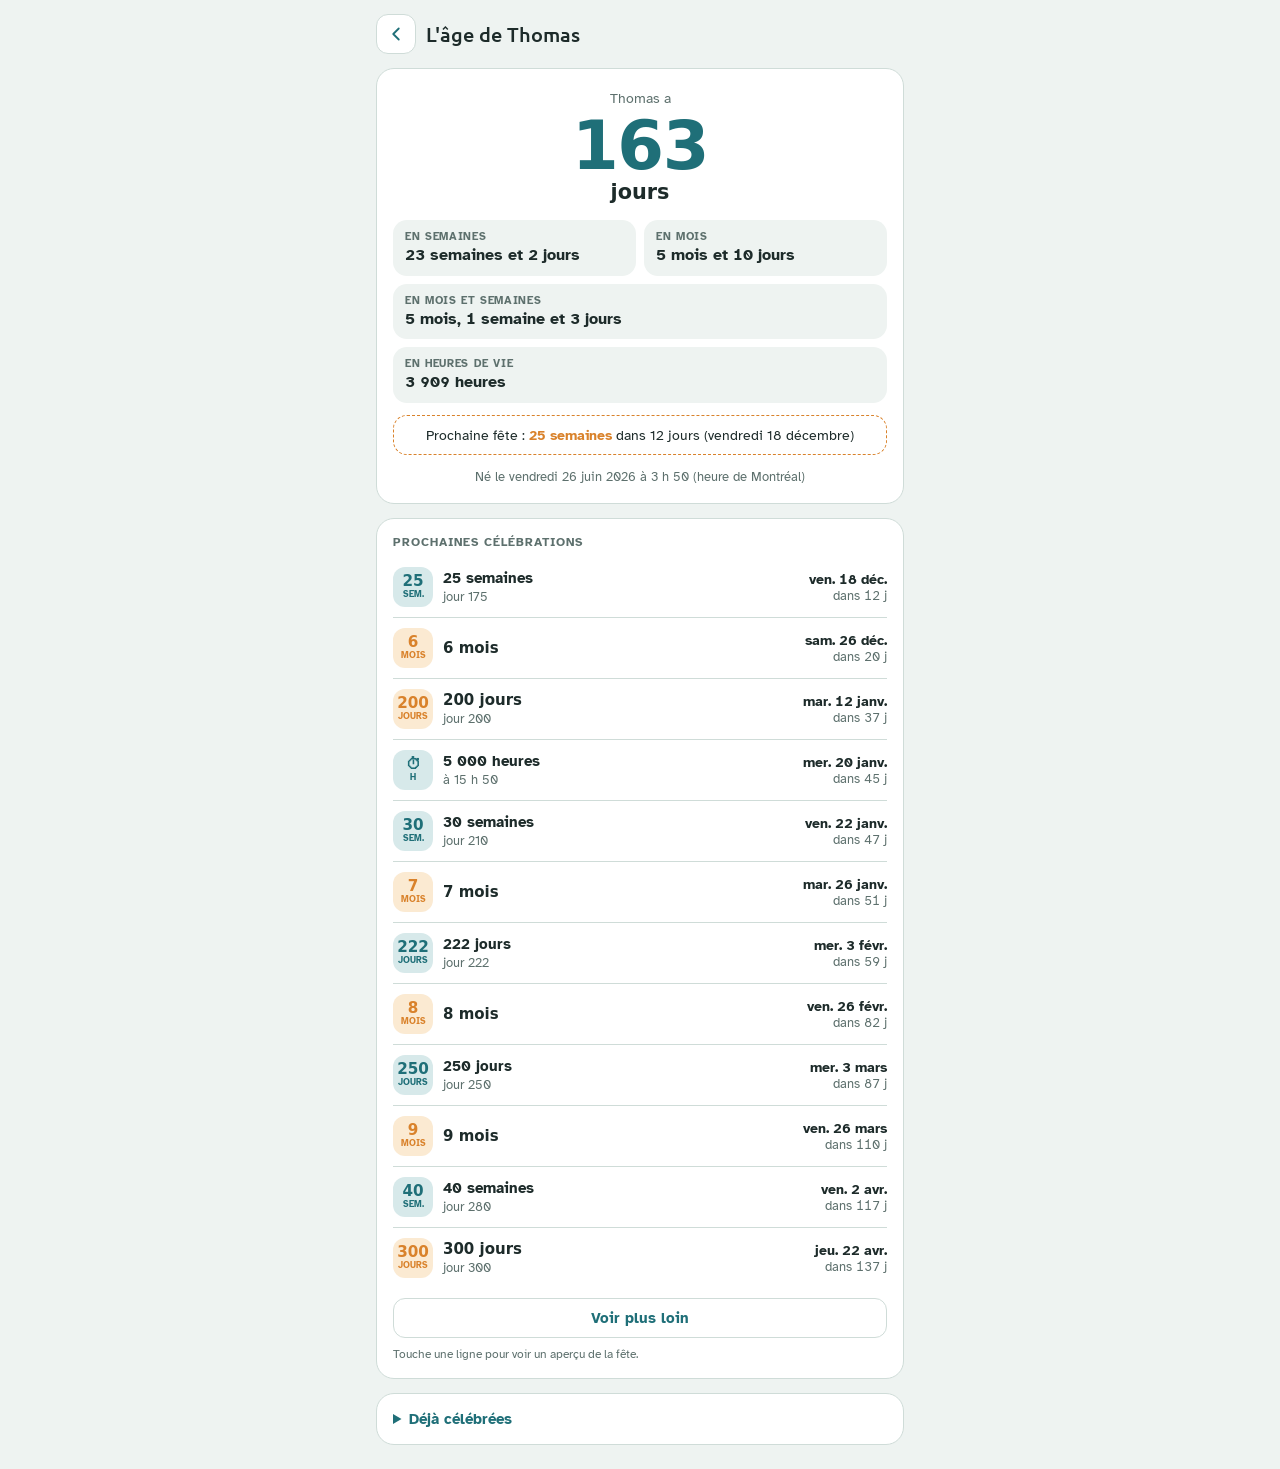
==== age.html @ 6d569cd0 "Deux nouveaux écrans : l'âge de Thomas (avec fêtes) et sa courbe de croissance - age.html + thomas.j" ====
<!doctype html>
<html lang="fr">
<head>
<meta charset="utf-8">
<meta name="viewport" content="width=device-width, initial-scale=1, maximum-scale=1, user-scalable=no">
<meta name="theme-color" content="#EEF3F1" media="(prefers-color-scheme: light)">
<meta name="theme-color" content="#111A19" media="(prefers-color-scheme: dark)">
<meta name="mobile-web-app-capable" content="yes">
<link rel="manifest" href="manifest.webmanifest">
<link rel="icon" href="icon-192.png">
<link rel="apple-touch-icon" href="apple-touch-icon.png">
<link rel="stylesheet" href="common.css">
<title>L'âge de Thomas · THOMAS911</title>
<style>
:root { --gold: #d9822b; --gold-soft: #fbead2; }
@media (prefers-color-scheme: dark) { :root:not([data-theme="light"]) { --gold: #f4b942; --gold-soft: #3a2e1a; } }
:root[data-theme="dark"] { --gold: #f4b942; --gold-soft: #3a2e1a; }

/* Today's party */
.today { display: flex; align-items: center; gap: 14px; background: linear-gradient(135deg, var(--gold-soft), var(--accent-soft)); border-color: transparent; }
.today .txt { flex: 1; min-width: 0; }
.today b { display: block; font-family: var(--font-display); font-weight: 800; font-size: 1.2rem; line-height: 1.2; }
.today span { color: var(--muted); font-size: 0.85rem; }
.today svg.cake { width: 52px; height: 52px; flex: none; }
.go { font: inherit; font-weight: 700; color: #fff; background: var(--gold); border: 0; border-radius: 999px; padding: 10px 16px; cursor: pointer; flex: none; }

/* Age */
.hero { text-align: center; padding: 20px 16px 18px; }
.hero .lead { color: var(--muted); font-size: 0.9rem; }
.hero .big { font-family: var(--font-display); font-weight: 800; font-size: 4.2rem; line-height: 1; letter-spacing: -0.02em; margin: 6px 0 0; font-variant-numeric: tabular-nums; color: var(--accent); }
.hero .unit { font-family: var(--font-display); font-weight: 800; font-size: 1.3rem; }
.ways { display: grid; grid-template-columns: 1fr 1fr; gap: 8px; margin-top: 16px; text-align: left; }
.way { background: var(--bg); border-radius: 14px; padding: 10px 12px; }
.way small { display: block; font-size: 0.68rem; font-weight: 700; color: var(--muted); text-transform: uppercase; letter-spacing: .06em; }
.way b { display: block; margin-top: 3px; font-size: 0.98rem; line-height: 1.25; font-variant-numeric: tabular-nums; }
.way.wide { grid-column: 1 / -1; }
.born { margin: 14px 0 0; font-size: 0.8rem; color: var(--muted); }
.next { margin-top: 12px; padding: 10px 12px; border-radius: 14px; border: 1.5px dashed var(--gold); font-size: 0.9rem; }
.next b { color: var(--gold); }

/* Upcoming */
.list { margin-top: 8px; }
.row { display: grid; grid-template-columns: 40px 1fr auto; gap: 10px; align-items: center; padding: 10px 0; border-top: 1px solid var(--line);
  cursor: pointer; -webkit-tap-highlight-color: transparent; }
.row:first-child { border-top: 0; }
.chip { width: 40px; height: 40px; border-radius: 12px; display: flex; flex-direction: column; align-items: center; justify-content: center;
  background: var(--accent-soft); color: var(--accent); font-family: var(--font-display); font-weight: 800; line-height: 1; }
.chip i { font-style: normal; font-size: 0.95rem; }
.chip em { font-style: normal; font-family: var(--font-body); font-weight: 700; font-size: 0.55rem; margin-top: 2px; text-transform: uppercase; }
.row.big .chip { background: var(--gold-soft); color: var(--gold); }
.row .what b { display: block; font-weight: 700; }
.row.big .what b { font-family: var(--font-display); font-weight: 800; }
.row .what span { color: var(--muted); font-size: 0.8rem; }
.row .when { text-align: right; font-size: 0.8rem; color: var(--muted); white-space: nowrap; font-variant-numeric: tabular-nums; }
.row .when b { display: block; color: var(--ink); font-size: 0.9rem; }
.more { font: inherit; font-weight: 700; color: var(--accent); background: none; border: 1px solid var(--line); border-radius: 12px; padding: 10px; width: 100%; margin-top: 10px; cursor: pointer; }
details.past summary { cursor: pointer; font-weight: 700; color: var(--accent); }
.hint { font-size: 0.78rem; color: var(--muted); margin: 8px 0 0; }

/* ---------- The party ---------- */
.party { position: fixed; inset: 0; z-index: 50; overflow: hidden; display: flex; align-items: center; justify-content: center;
  background: color-mix(in srgb, var(--bg) 70%, transparent); -webkit-backdrop-filter: blur(6px); backdrop-filter: blur(6px);
  animation: fadein .3s ease-out; }
.party.out { animation: fadeout .5s ease-in forwards; }
@keyframes fadein { from { opacity: 0; } }
@keyframes fadeout { to { opacity: 0; } }
.party-card { position: relative; z-index: 2; text-align: center; padding: 26px 26px 22px; border-radius: 28px; background: var(--surface);
  box-shadow: 0 18px 50px rgba(0,0,0,.18); max-width: 300px; animation: pop .7s cubic-bezier(.2,1.6,.4,1) both .1s; }
@keyframes pop { from { transform: scale(.2) rotate(-8deg); opacity: 0; } to { transform: none; opacity: 1; } }
.badge { position: relative; width: 168px; height: 168px; margin: 0 auto 10px; animation: wobble 2.4s ease-in-out infinite 1s; }
@keyframes wobble { 0%, 100% { transform: rotate(0); } 25% { transform: rotate(-4deg); } 75% { transform: rotate(4deg); } }
.badge svg { width: 100%; height: 100%; }
.badge .label { position: absolute; inset: 22px 0 30px; display: flex; flex-direction: column; align-items: center; justify-content: center; color: #fff; }
.badge .label b { font-family: var(--font-display); font-weight: 800; font-size: 2.9rem; line-height: .95; text-shadow: 0 2px 0 rgba(0,0,0,.12); }
.badge .label b.long { font-size: 1.55rem; }
.badge .label span { font-weight: 700; font-size: 0.9rem; margin-top: 2px; }
.party-card h2 { font-family: var(--font-display); font-weight: 800; font-size: 1.45rem; margin: 4px 0 0; line-height: 1.2; }
.party-card p { margin: 6px 0 0; color: var(--muted); font-size: 0.9rem; }
.party-card .close { margin-top: 14px; font-size: 0.75rem; color: var(--muted); }
.balloon { position: absolute; bottom: -140px; z-index: 1; width: 64px; animation: rise var(--t, 7s) cubic-bezier(.35,.1,.6,1) var(--d, 0s) forwards; }
.balloon svg { width: 100%; animation: sway 2.6s ease-in-out infinite alternate; transform-origin: 50% 100%; }
@keyframes rise { to { transform: translateY(calc(-100vh - 200px)); } }
@keyframes sway { from { transform: rotate(-7deg) translateX(-6px); } to { transform: rotate(7deg) translateX(6px); } }
.confetti { position: absolute; top: -20px; z-index: 3; width: 9px; height: 14px; border-radius: 2px; animation: fall var(--t, 3s) linear var(--d, 0s) forwards; }
@keyframes fall { to { transform: translate(var(--x, 0), 110vh) rotate(var(--r, 720deg)); } }
@media (prefers-reduced-motion: reduce) { .balloon, .confetti { display: none; } .party-card, .badge { animation: none; } }
</style>
</head>
<body>
<div class="wrap">
  <header class="top">
    <a class="back" href="./" aria-label="Retour à l'accueil"><svg class="i" viewBox="0 0 24 24" aria-hidden="true"><path d="M15 18l-6-6 6-6"/></svg></a>
    <h1>L'âge de Thomas</h1>
  </header>

  <section class="card today" id="today" hidden></section>

  <section class="card hero">
    <div class="lead">Thomas a</div>
    <div class="big" id="bigDays"></div>
    <div class="unit" id="bigUnit">jours</div>
    <div class="ways">
      <div class="way"><small>En semaines</small><b id="wWeeks"></b></div>
      <div class="way"><small>En mois</small><b id="wMonths"></b></div>
      <div class="way wide"><small>En mois et semaines</small><b id="wMonthsWeeks"></b></div>
      <div class="way wide"><small>En heures de vie</small><b id="wHours"></b></div>
    </div>
    <div class="next" id="next"></div>
    <p class="born" id="born"></p>
  </section>

  <section class="card">
    <div class="label">Prochaines célébrations</div>
    <div class="list" id="upcoming"></div>
    <button class="more" id="more" type="button">Voir plus loin</button>
    <p class="hint">Touche une ligne pour voir un aperçu de la fête.</p>
  </section>

  <section class="card">
    <details class="past">
      <summary>Déjà célébrées</summary>
      <div class="list" id="past"></div>
    </details>
  </section>
</div>

<div class="party" id="party" hidden></div>

<script src="thomas.js"></script>
<script>
const $ = (id) => document.getElementById(id);
const nf = (n) => n.toLocaleString("fr-CA");
const reduced = matchMedia("(prefers-reduced-motion: reduce)").matches;

// ---------- Drawings ----------
const CAKE = `<svg class="cake" viewBox="0 0 64 64" aria-hidden="true">
  <path d="M10 34 H54 V54 Q54 57 51 57 H13 Q10 57 10 54 Z" fill="#f7c9b8"/>
  <path d="M10 34 H54 V40 Q50 44 46 40 Q42 36 38 40 Q34 44 30 40 Q26 36 22 40 Q18 44 14 40 Q12 38 10 40 Z" fill="#fff"/>
  <path d="M10 47 H54" stroke="#ef7b6c" stroke-width="3"/>
  <rect x="29" y="20" width="6" height="14" rx="2" fill="#8fa8f0"/>
  <path d="M32 8 Q37 14 32 18 Q27 14 32 8 Z" fill="#f4b942"/></svg>`;
// Scalloped medal with ribbons; the number sits on top in HTML
function medal(color) {
  const pts = [...Array(32)].map((_, i) => { const a = i / 32 * Math.PI * 2, r = i % 2 ? 72 : 80; return `${100 + r * Math.sin(a)},${92 - r * Math.cos(a)}`; }).join(" ");
  return `<svg viewBox="0 0 200 200" aria-hidden="true">
    <path d="M62 140 L44 196 L70 184 L84 200 L98 150 Z" fill="#ef7b6c"/><path d="M138 140 L156 196 L130 184 L116 200 L102 150 Z" fill="#8fa8f0"/>
    <polygon points="${pts}" fill="${color}"/><circle cx="100" cy="92" r="60" fill="none" stroke="#fff" stroke-opacity=".55" stroke-width="3" stroke-dasharray="2 7" stroke-linecap="round"/></svg>`;
}
const BALLOON = (c) => `<svg viewBox="0 0 64 120" aria-hidden="true"><path d="M32 4 C14 4 4 18 4 34 C4 54 22 70 32 74 C42 70 60 54 60 34 C60 18 50 4 32 4 Z" fill="${c}"/>
  <path d="M20 18 Q14 26 15 36" stroke="#fff" stroke-opacity=".6" stroke-width="4" fill="none" stroke-linecap="round"/>
  <path d="M28 74 L32 80 L36 74 Z" fill="${c}"/><path d="M32 80 Q26 92 34 102 Q40 110 32 120" stroke="#9aa" stroke-width="1.5" fill="none"/></svg>`;
const COLORS = ["#f4b942", "#ef7b6c", "#7cc68d", "#8fa8f0", "#5fb8bf", "#c39bd3"];
const MEDAL = { mois: "#5fb8bf", ans: "#f4b942", jours: "#ef7b6c", semaines: "#8fa8f0", heures: "#c39bd3" };

// ---------- Sound: soft chime + a cheerful voice (only after a tap: phones block sound otherwise) ----------
let audio = null;
function chime() {
  try {
    try { if (navigator.audioSession) navigator.audioSession.type = "ambient"; } catch (e) {}
    audio = audio || new (window.AudioContext || window.webkitAudioContext)();
    if (audio.state === "suspended") audio.resume();
    const t0 = audio.currentTime + 0.05;
    [523.25, 659.25, 783.99, 1046.5, 1318.5].forEach((f, i) => {
      const o = audio.createOscillator(), g = audio.createGain(), t = t0 + i * 0.12;
      o.type = "triangle"; o.frequency.value = f;
      g.gain.setValueAtTime(0.0001, t); g.gain.exponentialRampToValueAtTime(0.2, t + 0.02); g.gain.exponentialRampToValueAtTime(0.0001, t + (i === 4 ? 1.1 : 0.35));
      o.connect(g).connect(audio.destination); o.start(t); o.stop(t + 1.2);
    });
  } catch (e) {}
}
function cheer(m) {
  try {
    const synth = window.speechSynthesis; if (!synth) return;
    synth.cancel();
    const line = m.kind === "heures" ? `Bravo Thomas, ${m.title} !` : `Joyeux ${m.title}, Thomas !`;
    const u = new SpeechSynthesisUtterance(line);
    const v = synth.getVoices().find((v) => v.lang === "fr-CA") || synth.getVoices().find((v) => v.lang && v.lang.startsWith("fr"));
    if (v) u.voice = v;
    u.lang = v ? v.lang : "fr-CA"; u.rate = 1.05; u.pitch = 1.35;
    setTimeout(() => synth.speak(u), 650);
  } catch (e) {}
}

// ---------- The party ----------
let partyTimer = null;
function party(list, withSound) {
  const m = list[0];
  const el = $("party");
  clearTimeout(partyTimer);
  el.classList.remove("out");
  const long = m.num.length > 5;
  const when = m.day === Thomas.today() ? "Aujourd'hui" : Thomas.fmtDay(m.day, { weekday: "long", day: "numeric", month: "long", year: "numeric" });
  el.innerHTML = `<div class="party-card" role="dialog" aria-label="Thomas a ${m.title}">
      <div class="badge">${medal(MEDAL[m.kind])}<div class="label"><b class="${long ? "long" : ""}">${m.num}</b><span>${m.unit}</span></div></div>
      <h2>Thomas a ${m.title} !</h2>
      <p>${when}${m.at ? ` à ${Thomas.fmtTime(m.at)}` : ""}${list.length > 1 ? `<br>et aussi ${list.slice(1).map((x) => x.title).join(", ")}` : ""}</p>
      <div class="close">Touche pour fermer</div></div>`;
  if (!reduced) {
    for (let i = 0; i < 9; i++) {
      const b = document.createElement("div"); b.className = "balloon";
      b.style.cssText = `left:${4 + i * 11 + Math.random() * 4}%;--t:${6 + Math.random() * 3}s;--d:${Math.random() * 1.2}s;width:${52 + Math.random() * 22}px`;
      b.innerHTML = BALLOON(COLORS[i % COLORS.length]);
      el.appendChild(b);
    }
    for (let i = 0; i < 70; i++) {
      const c = document.createElement("i"); c.className = "confetti";
      c.style.cssText = `left:${Math.random() * 100}%;background:${COLORS[i % COLORS.length]};--t:${2.4 + Math.random() * 2}s;--d:${Math.random() * 1.5}s;--x:${(Math.random() * 160 - 80) | 0}px;--r:${(Math.random() * 1080 - 540) | 0}deg;${i % 3 ? "" : "border-radius:50%;width:10px;height:10px;"}`;
      el.appendChild(c);
    }
  }
  el.hidden = false;
  // Sound and buzz only after a tap: browsers refuse both before the first touch
  if (withSound) { chime(); cheer(m); try { navigator.vibrate && navigator.vibrate([30, 60, 30, 60, 90]); } catch (e) {} }
  partyTimer = setTimeout(closeParty, 9000);
}
function closeParty() {
  const el = $("party");
  if (el.hidden) return;
  el.classList.add("out");
  setTimeout(() => { el.hidden = true; el.innerHTML = ""; }, 500);
}
$("party").addEventListener("click", closeParty);

// ---------- Age ----------
function renderAge() {
  const a = Thomas.age();
  $("bigDays").textContent = nf(a.days);
  $("bigUnit").textContent = a.days > 1 ? "jours" : "jour";
  $("wWeeks").textContent = a.text.weeks;
  $("wMonths").textContent = a.text.months;
  $("wMonthsWeeks").textContent = a.text.monthsWeeks;
  $("wHours").textContent = `${nf(a.hours)} heures`;
  const birth = Thomas.BIRTH.toLocaleString("fr-CA", { timeZone: "America/Toronto", weekday: "long", day: "numeric", month: "long", year: "numeric", hour: "numeric", minute: "2-digit" });
  $("born").textContent = `Né le ${birth} (heure de Montréal)`;
  const n = Thomas.upcoming(1)[0];
  const inDays = Thomas.daysBetween(Thomas.today(), n.day);
  $("next").innerHTML = `Prochaine fête : <b>${n.title}</b> ${inDays === 1 ? "demain" : `dans ${inDays} jours`} (${Thomas.fmtDay(n.day)})`;
}

// ---------- Today ----------
function renderToday() {
  const list = Thomas.on();
  $("today").hidden = !list.length;
  if (!list.length) return;
  $("today").innerHTML = `${CAKE}<div class="txt"><b>Aujourd'hui, Thomas a ${list.map((m) => m.title).join(" et ")} !</b>
    <span>${list.some((m) => m.at) ? `Pile à ${Thomas.fmtTime(list.find((m) => m.at).at)}` : "C'est jour de fête"}</span></div>
    <button class="go" type="button">Célébrer</button>`;
  $("today").querySelector(".go").addEventListener("click", () => party(list, true));
  // First visit of the day (or coming from the home banner): the party starts by itself, quietly
  const key = "thomas911-fete-" + Thomas.today();
  let seen = false;
  try { seen = localStorage.getItem(key) === "1"; localStorage.setItem(key, "1"); } catch (e) {}
  if (!seen || location.hash === "#fete") setTimeout(() => party(list, false), 350);
  if (location.hash === "#fete") history.replaceState(null, "", location.pathname); // only once
}

// ---------- Lists ----------
// Short units so the little square never overflows
const SHORT = { semaine: "sem.", semaines: "sem.", heures: "h", minutes: "min", "de minutes": "min", "de secondes": "sec." };
const chip = (m) => `<span class="chip"><i>${m.kind === "heures" ? "⏱" : m.num}</i><em>${SHORT[m.unit] || m.unit}</em></span>`;
const ago = (day) => { const d = Thomas.daysBetween(Thomas.today(), day); return d === 0 ? "aujourd'hui" : d === 1 ? "demain" : d > 0 ? `dans ${nf(d)} j` : `il y a ${nf(-d)} j`; };
const row = (m) => `<div class="row${m.big ? " big" : ""}" data-key="${m.day}|${m.title}">${chip(m)}
  <div class="what"><b>${m.title}</b><span>${m.kind === "heures" ? `à ${Thomas.fmtTime(m.at)}` : m.kind === "jours" || m.kind === "semaines" ? `jour ${nf(Thomas.daysBetween(Thomas.BIRTH_DAY, m.day))}` : ""}</span></div>
  <div class="when"><b>${Thomas.fmtDay(m.day, { weekday: "short", day: "numeric", month: "short", year: Thomas.daysBetween(Thomas.today(), m.day) > 300 ? "numeric" : undefined })}</b>${ago(m.day)}</div></div>`;
let shown = 12;
function renderLists() {
  const up = Thomas.upcoming(shown);
  $("upcoming").innerHTML = up.map(row).join("");
  $("more").hidden = shown >= 60;
  $("past").innerHTML = Thomas.past().map(row).join("");
}
$("more").addEventListener("click", () => { shown += 16; renderLists(); });
document.addEventListener("click", (e) => {
  const r = e.target.closest(".row"); if (!r) return;
  const m = Thomas.milestones().find((x) => `${x.day}|${x.title}` === r.dataset.key);
  if (m) party([m], true);
});

function render() { renderAge(); renderToday(); renderLists(); }
render();
// Keep the hours ticking, and roll over at midnight
setInterval(renderAge, 60000);
document.addEventListener("visibilitychange", () => { if (document.visibilityState === "visible") render(); });
</script>
<script src="app.js"></script>
</body>
</html>
---- common.css ----
/* Shared by the home page and the noise box (the checklist keeps its own inline copy). */
@font-face { font-family: "Bricolage Grotesque"; font-weight: 600; font-display: block; src: url(fonts/bricolage-grotesque-latin-600-normal.woff2) format("woff2"); }
@font-face { font-family: "Bricolage Grotesque"; font-weight: 800; font-display: block; src: url(fonts/bricolage-grotesque-latin-800-normal.woff2) format("woff2"); }
@font-face { font-family: "Ubuntu"; font-weight: 500; font-display: block; src: url(fonts/ubuntu-latin-500-normal.woff2) format("woff2"); }
/* Logo font: Exo 2 Bold */
@font-face { font-family: "Exo 2"; font-weight: 700; font-display: block; src: url(fonts/exo-2-latin-700-normal.woff2) format("woff2"); }
@font-face { font-family: "Atkinson Hyperlegible"; font-weight: 400; font-display: block; src: url(fonts/atkinson-hyperlegible-latin-400-normal.woff2) format("woff2"); }
@font-face { font-family: "Atkinson Hyperlegible"; font-weight: 700; font-display: block; src: url(fonts/atkinson-hyperlegible-latin-700-normal.woff2) format("woff2"); }
html, body { margin: 0; -webkit-tap-highlight-color: transparent; -webkit-user-select: none; user-select: none; overscroll-behavior: none; }
:root {
  --bg: #eef3f1;
  --surface: #ffffff;
  --ink: #1d2b2a;
  --muted: #5d706d;
  --line: #cfdcd8;
  --group: #e1ebe8;
  --accent: #1f6f78;
  --accent-ink: #ffffff;
  --accent-soft: #d7e9ea;
  --font-display: "Bricolage Grotesque", "Avenir Next", system-ui, sans-serif;
  --font-body: "Atkinson Hyperlegible", system-ui, -apple-system, sans-serif;
}
@media (prefers-color-scheme: dark) {
  :root:not([data-theme="light"]) {
    --bg: #111a19; --surface: #1a2624; --ink: #e4eeeb; --muted: #93a8a4;
    --line: #2f403d; --group: #162120; --accent: #5fb8bf; --accent-ink: #0c1716; --accent-soft: #1d3436;
    color-scheme: dark;
  }
}
:root[data-theme="dark"] {
  --bg: #111a19; --surface: #1a2624; --ink: #e4eeeb; --muted: #93a8a4;
  --line: #2f403d; --group: #162120; --accent: #5fb8bf; --accent-ink: #0c1716; --accent-soft: #1d3436;
  color-scheme: dark;
}
* { box-sizing: border-box; }
[hidden] { display: none !important; }
body { background: var(--bg); color: var(--ink); font-family: var(--font-body); font-size: 15px; }
.wrap { max-width: 560px; margin: 0 auto; padding: 14px 16px 24px; display: flex; flex-direction: column; gap: 14px; }
.card { background: var(--surface); border: 1px solid var(--line); border-radius: 18px; padding: 16px; }
.label { font-size: 0.72rem; font-weight: 700; text-transform: uppercase; letter-spacing: 0.08em; color: var(--muted); }
svg.i { width: 24px; height: 24px; flex: none; fill: none; stroke: currentColor; stroke-width: 2; stroke-linecap: round; stroke-linejoin: round; }

/* Page header with a back button (sub-pages) */
.top { display: flex; align-items: center; gap: 10px; }
.top h1 { font-family: "Ubuntu", system-ui, sans-serif; font-weight: 500; font-size: 1.25rem; margin: 0; }
.back { display: inline-flex; align-items: center; justify-content: center; width: 40px; height: 40px; border-radius: 12px;
  color: var(--accent); background: var(--surface); border: 1px solid var(--line); text-decoration: none; flex: none; }
.back svg { width: 22px; height: 22px; }
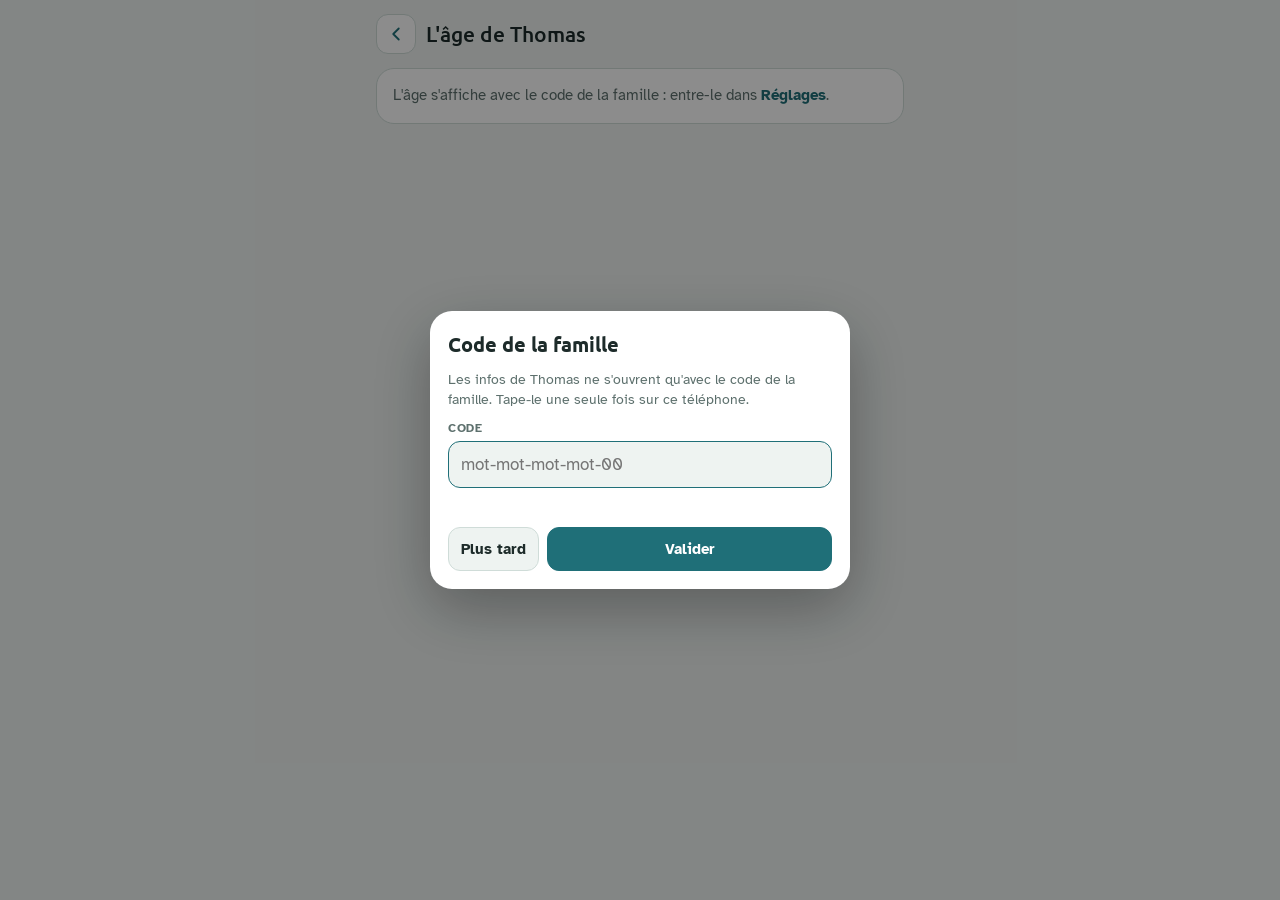
==== commit eef77a96: "Sécurité : code public anonymisé, CSP/referrer/noindex, nettoyage Supabase - Date et ville de naissa" ====
--- a/age.html
+++ b/age.html
@@ -2,6 +2,11 @@
 <html lang="fr">
 <head>
 <meta charset="utf-8">
+<!-- Data only goes to the family's Supabase project and the weather service; no page address leaks to the sites it links to;
+     search engines are asked not to index the app -->
+<meta http-equiv="Content-Security-Policy" content="default-src 'self'; script-src 'self' 'unsafe-inline'; style-src 'self' 'unsafe-inline'; img-src 'self' data: blob:; font-src 'self'; connect-src 'self' https://vvkkxphkyjejyhbcdcuw.supabase.co https://api.open-meteo.com; media-src 'self' blob: data:; worker-src 'self'; manifest-src 'self'; object-src 'none'; base-uri 'self'; form-action 'self'">
+<meta name="referrer" content="no-referrer">
+<meta name="robots" content="noindex, nofollow">
 <meta name="viewport" content="width=device-width, initial-scale=1, maximum-scale=1, user-scalable=no">
 <meta name="theme-color" content="#EEF3F1" media="(prefers-color-scheme: light)">
 <meta name="theme-color" content="#111A19" media="(prefers-color-scheme: dark)">
@@ -93,6 +98,7 @@
     <h1>L'âge de Thomas</h1>
   </header>
 
+  <div class="card" id="locked" style="color:var(--muted);line-height:1.45" hidden>L'âge s'affiche avec le code de la famille : entre-le dans <a href="reglages.html" style="color:var(--accent);font-weight:700;text-decoration:none">Réglages</a>.</div>
   <section class="card today" id="today" hidden></section>
 
   <section class="card hero">
@@ -126,6 +132,8 @@
 
 <div class="party" id="party" hidden></div>
 
+<script src="config.js"></script>
+<script src="famille.js"></script>
 <script src="thomas.js"></script>
 <script>
 const $ = (id) => document.getElementById(id);
@@ -230,8 +238,9 @@
   $("wMonths").textContent = a.text.months;
   $("wMonthsWeeks").textContent = a.text.monthsWeeks;
   $("wHours").textContent = `${nf(a.hours)} heures`;
-  const birth = Thomas.BIRTH.toLocaleString("fr-CA", { timeZone: "America/Toronto", weekday: "long", day: "numeric", month: "long", year: "numeric", hour: "numeric", minute: "2-digit" });
-  $("born").textContent = `Né le ${birth} (heure de Montréal)`;
+  const fam = Thomas.famille(), tz = fam.fuseau || "America/Toronto";
+  const birth = Thomas.BIRTH.toLocaleString("fr-CA", { timeZone: tz, weekday: "long", day: "numeric", month: "long", year: "numeric", hour: "numeric", minute: "2-digit" });
+  $("born").textContent = `Né le ${birth}${fam.ville ? ` (heure de ${fam.ville})` : ""}`;
   const n = Thomas.upcoming(1)[0];
   const inDays = Thomas.daysBetween(Thomas.today(), n.day);
   $("next").innerHTML = `Prochaine fête : <b>${n.title}</b> ${inDays === 1 ? "demain" : `dans ${inDays} jours`} (${Thomas.fmtDay(n.day)})`;
@@ -276,10 +285,16 @@
   if (m) party([m], true);
 });
 
-function render() { renderAge(); renderToday(); renderLists(); }
+function render() {
+  if (!Thomas.known) { // the date of birth comes with the family code
+    document.querySelectorAll(".wrap > section").forEach((s) => { s.hidden = true; });
+    $("locked").hidden = false; return;
+  }
+  renderAge(); renderToday(); renderLists();
+}
 render();
 // Keep the hours ticking, and roll over at midnight
-setInterval(renderAge, 60000);
+setInterval(() => { if (Thomas.known) renderAge(); }, 60000);
 document.addEventListener("visibilitychange", () => { if (document.visibilityState === "visible") render(); });
 </script>
 <script src="app.js"></script>
--- a/common.css
+++ b/common.css
@@ -1,7 +1,8 @@
-/* Shared by the home page and the noise box (the checklist keeps its own inline copy). */
-@font-face { font-family: "Bricolage Grotesque"; font-weight: 600; font-display: block; src: url(fonts/bricolage-grotesque-latin-600-normal.woff2) format("woff2"); }
-@font-face { font-family: "Bricolage Grotesque"; font-weight: 800; font-display: block; src: url(fonts/bricolage-grotesque-latin-800-normal.woff2) format("woff2"); }
-@font-face { font-family: "Ubuntu"; font-weight: 500; font-display: block; src: url(fonts/ubuntu-latin-500-normal.woff2) format("woff2"); }
+/* Shared by every page. Two type families: Ubuntu for titles and numbers, Atkinson Hyperlegible for text
+   (Exo 2 only draws the THOMAS911 logo). */
+/* Ubuntu Medium serves weights up to 600 (page titles), Ubuntu Bold 700 and up (numbers, tile names) */
+@font-face { font-family: "Ubuntu"; font-weight: 400 600; font-display: block; src: url(fonts/ubuntu-latin-500-normal.woff2) format("woff2"); }
+@font-face { font-family: "Ubuntu"; font-weight: 700 900; font-display: block; src: url(fonts/ubuntu-latin-700-normal.woff2) format("woff2"); }
 /* Logo font: Exo 2 Bold */
 @font-face { font-family: "Exo 2"; font-weight: 700; font-display: block; src: url(fonts/exo-2-latin-700-normal.woff2) format("woff2"); }
 @font-face { font-family: "Atkinson Hyperlegible"; font-weight: 400; font-display: block; src: url(fonts/atkinson-hyperlegible-latin-400-normal.woff2) format("woff2"); }
@@ -17,7 +18,7 @@
   --accent: #1f6f78;
   --accent-ink: #ffffff;
   --accent-soft: #d7e9ea;
-  --font-display: "Bricolage Grotesque", "Avenir Next", system-ui, sans-serif;
+  --font-display: "Ubuntu", "Avenir Next", system-ui, sans-serif;
   --font-body: "Atkinson Hyperlegible", system-ui, -apple-system, sans-serif;
 }
 @media (prefers-color-scheme: dark) {
@@ -42,7 +43,25 @@
 
 /* Page header with a back button (sub-pages) */
 .top { display: flex; align-items: center; gap: 10px; }
-.top h1 { font-family: "Ubuntu", system-ui, sans-serif; font-weight: 500; font-size: 1.25rem; margin: 0; }
+.top h1 { font-family: var(--font-display); font-weight: 500; font-size: 1.3rem; margin: 0; line-height: 1.15; }
 .back { display: inline-flex; align-items: center; justify-content: center; width: 40px; height: 40px; border-radius: 12px;
   color: var(--accent); background: var(--surface); border: 1px solid var(--line); text-decoration: none; flex: none; }
 .back svg { width: 22px; height: 22px; }
+
+/* Sync status, at the right of the page header */
+.sync-pill { margin-left: auto; flex: none; display: inline-flex; align-items: center; gap: 6px; font-size: 0.75rem; font-weight: 700;
+  color: var(--muted); white-space: nowrap; padding: 4px 9px 4px 8px; border-radius: 999px; background: var(--surface); border: 1px solid var(--line); }
+.sync-pill::before { content: ""; width: 7px; height: 7px; border-radius: 50%; background: var(--muted); }
+.sync-pill.ok::before { background: #3fae6a; }
+.sync-pill.off, .sync-pill.wait { color: #b36b12; border-color: color-mix(in srgb, #e0a040 45%, var(--line)); }
+.sync-pill.off::before, .sync-pill.wait::before { background: #e0a040; }
+.sync-pill.sync::before { animation: blink 1s ease-in-out infinite; }
+.sync-pill.lock { color: #b36b12; border-color: color-mix(in srgb, #e0a040 45%, var(--line)); cursor: pointer; }
+.sync-pill.lock::before { background: #e0a040; }
+@keyframes blink { 50% { opacity: .3; } }
+@media (prefers-color-scheme: dark) { :root:not([data-theme="light"]) .sync-pill.off, :root:not([data-theme="light"]) .sync-pill.wait, :root:not([data-theme="light"]) .sync-pill.lock { color: #f0b860; } }
+
+/* Moving between screens: a short cross-fade instead of a blank reload (Chrome, Safari 18+) */
+@view-transition { navigation: auto; }
+::view-transition-old(root), ::view-transition-new(root) { animation-duration: .2s; }
+@media (prefers-reduced-motion: reduce) { ::view-transition-group(*), ::view-transition-old(*), ::view-transition-new(*) { animation: none !important; } }
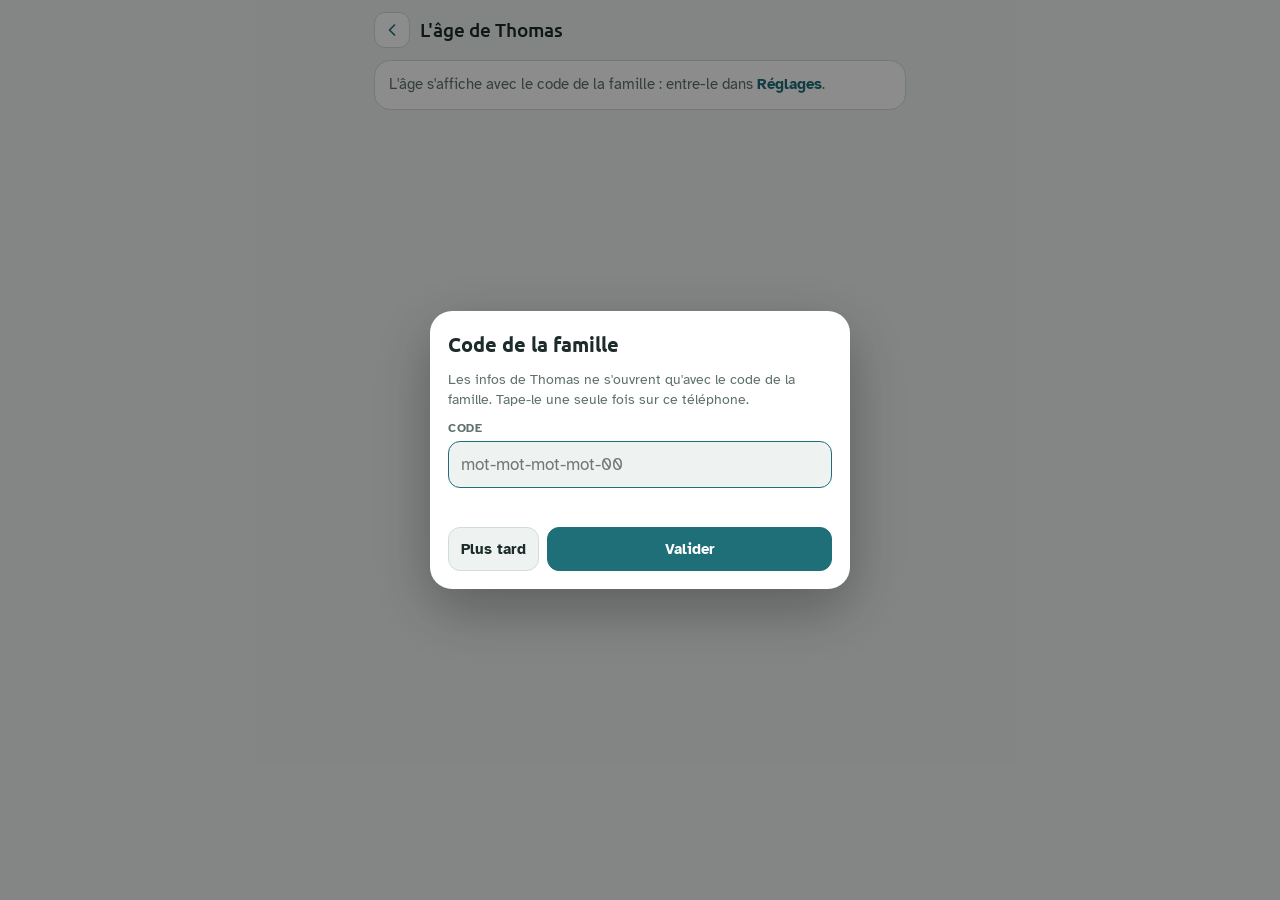
==== commit d5f25cc4: "Tous les écrans plus denses : marges, titres et textes raccourcis - Commun : marges de page et de ca" ====
--- a/age.html
+++ b/age.html
@@ -22,33 +22,32 @@
 :root[data-theme="dark"] { --gold: #f4b942; --gold-soft: #3a2e1a; }
 
 /* Today's party */
-.today { display: flex; align-items: center; gap: 14px; background: linear-gradient(135deg, var(--gold-soft), var(--accent-soft)); border-color: transparent; }
+.today { display: flex; align-items: center; gap: 12px; background: linear-gradient(135deg, var(--gold-soft), var(--accent-soft)); border-color: transparent; }
 .today .txt { flex: 1; min-width: 0; }
 .today b { display: block; font-family: var(--font-display); font-weight: 800; font-size: 1.2rem; line-height: 1.2; }
 .today span { color: var(--muted); font-size: 0.85rem; }
-.today svg.cake { width: 52px; height: 52px; flex: none; }
+.today svg.cake { width: 44px; height: 44px; flex: none; }
 .go { font: inherit; font-weight: 700; color: #fff; background: var(--gold); border: 0; border-radius: 999px; padding: 10px 16px; cursor: pointer; flex: none; }
 
 /* Age */
-.hero { text-align: center; padding: 20px 16px 18px; }
+.hero { text-align: center; padding: 12px 14px; }
 .hero .lead { color: var(--muted); font-size: 0.9rem; }
-.hero .big { font-family: var(--font-display); font-weight: 800; font-size: 4.2rem; line-height: 1; letter-spacing: -0.02em; margin: 6px 0 0; font-variant-numeric: tabular-nums; color: var(--accent); }
-.hero .unit { font-family: var(--font-display); font-weight: 800; font-size: 1.3rem; }
-.ways { display: grid; grid-template-columns: 1fr 1fr; gap: 8px; margin-top: 16px; text-align: left; }
-.way { background: var(--bg); border-radius: 14px; padding: 10px 12px; }
+.hero .big { font-family: var(--font-display); font-weight: 800; font-size: 3.2rem; line-height: 1; letter-spacing: -0.02em; margin: 2px 0 0; font-variant-numeric: tabular-nums; color: var(--accent); }
+.hero .unit { font-family: var(--font-display); font-weight: 800; font-size: 1.1rem; }
+.ways { display: grid; grid-template-columns: 1fr 1fr; gap: 6px; margin-top: 10px; text-align: left; }
+.way { background: var(--bg); border-radius: 12px; padding: 7px 10px; }
 .way small { display: block; font-size: 0.68rem; font-weight: 700; color: var(--muted); text-transform: uppercase; letter-spacing: .06em; }
-.way b { display: block; margin-top: 3px; font-size: 0.98rem; line-height: 1.25; font-variant-numeric: tabular-nums; }
-.way.wide { grid-column: 1 / -1; }
-.born { margin: 14px 0 0; font-size: 0.8rem; color: var(--muted); }
-.next { margin-top: 12px; padding: 10px 12px; border-radius: 14px; border: 1.5px dashed var(--gold); font-size: 0.9rem; }
+.way b { display: block; margin-top: 2px; font-size: 0.95rem; line-height: 1.25; font-variant-numeric: tabular-nums; }
+.born { margin: 8px 0 0; font-size: 0.78rem; color: var(--muted); }
+.next { margin-top: 10px; padding: 7px 10px; border-radius: 12px; border: 1.5px dashed var(--gold); font-size: 0.88rem; }
 .next b { color: var(--gold); }
 
 /* Upcoming */
 .list { margin-top: 8px; }
-.row { display: grid; grid-template-columns: 40px 1fr auto; gap: 10px; align-items: center; padding: 10px 0; border-top: 1px solid var(--line);
+.row { display: grid; grid-template-columns: 36px 1fr auto; gap: 10px; align-items: center; padding: 7px 0; border-top: 1px solid var(--line);
   cursor: pointer; -webkit-tap-highlight-color: transparent; }
 .row:first-child { border-top: 0; }
-.chip { width: 40px; height: 40px; border-radius: 12px; display: flex; flex-direction: column; align-items: center; justify-content: center;
+.chip { width: 36px; height: 36px; border-radius: 10px; display: flex; flex-direction: column; align-items: center; justify-content: center;
   background: var(--accent-soft); color: var(--accent); font-family: var(--font-display); font-weight: 800; line-height: 1; }
 .chip i { font-style: normal; font-size: 0.95rem; }
 .chip em { font-style: normal; font-family: var(--font-body); font-weight: 700; font-size: 0.55rem; margin-top: 2px; text-transform: uppercase; }
@@ -58,7 +57,7 @@
 .row .what span { color: var(--muted); font-size: 0.8rem; }
 .row .when { text-align: right; font-size: 0.8rem; color: var(--muted); white-space: nowrap; font-variant-numeric: tabular-nums; }
 .row .when b { display: block; color: var(--ink); font-size: 0.9rem; }
-.more { font: inherit; font-weight: 700; color: var(--accent); background: none; border: 1px solid var(--line); border-radius: 12px; padding: 10px; width: 100%; margin-top: 10px; cursor: pointer; }
+.more { font: inherit; font-weight: 700; color: var(--accent); background: none; border: 1px solid var(--line); border-radius: 12px; padding: 8px; width: 100%; margin-top: 8px; cursor: pointer; }
 details.past summary { cursor: pointer; font-weight: 700; color: var(--accent); }
 .hint { font-size: 0.78rem; color: var(--muted); margin: 8px 0 0; }
 
@@ -106,10 +105,10 @@
     <div class="big" id="bigDays"></div>
     <div class="unit" id="bigUnit">jours</div>
     <div class="ways">
-      <div class="way"><small>En semaines</small><b id="wWeeks"></b></div>
-      <div class="way"><small>En mois</small><b id="wMonths"></b></div>
-      <div class="way wide"><small>En mois et semaines</small><b id="wMonthsWeeks"></b></div>
-      <div class="way wide"><small>En heures de vie</small><b id="wHours"></b></div>
+      <div class="way"><small>Semaines</small><b id="wWeeks"></b></div>
+      <div class="way"><small>Mois</small><b id="wMonths"></b></div>
+      <div class="way"><small>Mois et semaines</small><b id="wMonthsWeeks"></b></div>
+      <div class="way"><small>Heures de vie</small><b id="wHours"></b></div>
     </div>
     <div class="next" id="next"></div>
     <p class="born" id="born"></p>
@@ -119,7 +118,7 @@
     <div class="label">Prochaines célébrations</div>
     <div class="list" id="upcoming"></div>
     <button class="more" id="more" type="button">Voir plus loin</button>
-    <p class="hint">Touche une ligne pour voir un aperçu de la fête.</p>
+    <p class="hint">Touche une ligne pour un aperçu de la fête.</p>
   </section>
 
   <section class="card">
@@ -234,10 +233,11 @@
   const a = Thomas.age();
   $("bigDays").textContent = nf(a.days);
   $("bigUnit").textContent = a.days > 1 ? "jours" : "jour";
-  $("wWeeks").textContent = a.text.weeks;
-  $("wMonths").textContent = a.text.months;
-  $("wMonthsWeeks").textContent = a.text.monthsWeeks;
-  $("wHours").textContent = `${nf(a.hours)} heures`;
+  const short = (t) => t.replace(/semaines?/g, "sem.").replace(/jours?/g, "j"); // "15 semaines et 1 jour" -> "15 sem. et 1 j"
+  $("wWeeks").textContent = short(a.text.weeks);
+  $("wMonths").textContent = short(a.text.months);
+  $("wMonthsWeeks").textContent = short(a.text.monthsWeeks);
+  $("wHours").textContent = `${nf(a.hours)} h`;
   const fam = Thomas.famille(), tz = fam.fuseau || "America/Toronto";
   const birth = Thomas.BIRTH.toLocaleString("fr-CA", { timeZone: tz, weekday: "long", day: "numeric", month: "long", year: "numeric", hour: "numeric", minute: "2-digit" });
   $("born").textContent = `Né le ${birth}${fam.ville ? ` (heure de ${fam.ville})` : ""}`;
--- a/common.css
+++ b/common.css
@@ -36,17 +36,17 @@
 * { box-sizing: border-box; }
 [hidden] { display: none !important; }
 body { background: var(--bg); color: var(--ink); font-family: var(--font-body); font-size: 15px; }
-.wrap { max-width: 560px; margin: 0 auto; padding: 14px 16px 24px; display: flex; flex-direction: column; gap: 14px; }
-.card { background: var(--surface); border: 1px solid var(--line); border-radius: 18px; padding: 16px; }
+.wrap { max-width: 560px; margin: 0 auto; padding: 12px 14px 20px; display: flex; flex-direction: column; gap: 12px; }
+.card { background: var(--surface); border: 1px solid var(--line); border-radius: 16px; padding: 13px 14px; }
 .label { font-size: 0.72rem; font-weight: 700; text-transform: uppercase; letter-spacing: 0.08em; color: var(--muted); }
 svg.i { width: 24px; height: 24px; flex: none; fill: none; stroke: currentColor; stroke-width: 2; stroke-linecap: round; stroke-linejoin: round; }
 
 /* Page header with a back button (sub-pages) */
 .top { display: flex; align-items: center; gap: 10px; }
-.top h1 { font-family: var(--font-display); font-weight: 500; font-size: 1.3rem; margin: 0; line-height: 1.15; }
-.back { display: inline-flex; align-items: center; justify-content: center; width: 40px; height: 40px; border-radius: 12px;
+.top h1 { font-family: var(--font-display); font-weight: 500; font-size: 1.2rem; margin: 0; line-height: 1.15; }
+.back { display: inline-flex; align-items: center; justify-content: center; width: 36px; height: 36px; border-radius: 11px;
   color: var(--accent); background: var(--surface); border: 1px solid var(--line); text-decoration: none; flex: none; }
-.back svg { width: 22px; height: 22px; }
+.back svg { width: 20px; height: 20px; }
 
 /* Sync status, at the right of the page header */
 .sync-pill { margin-left: auto; flex: none; display: inline-flex; align-items: center; gap: 6px; font-size: 0.75rem; font-weight: 700;
